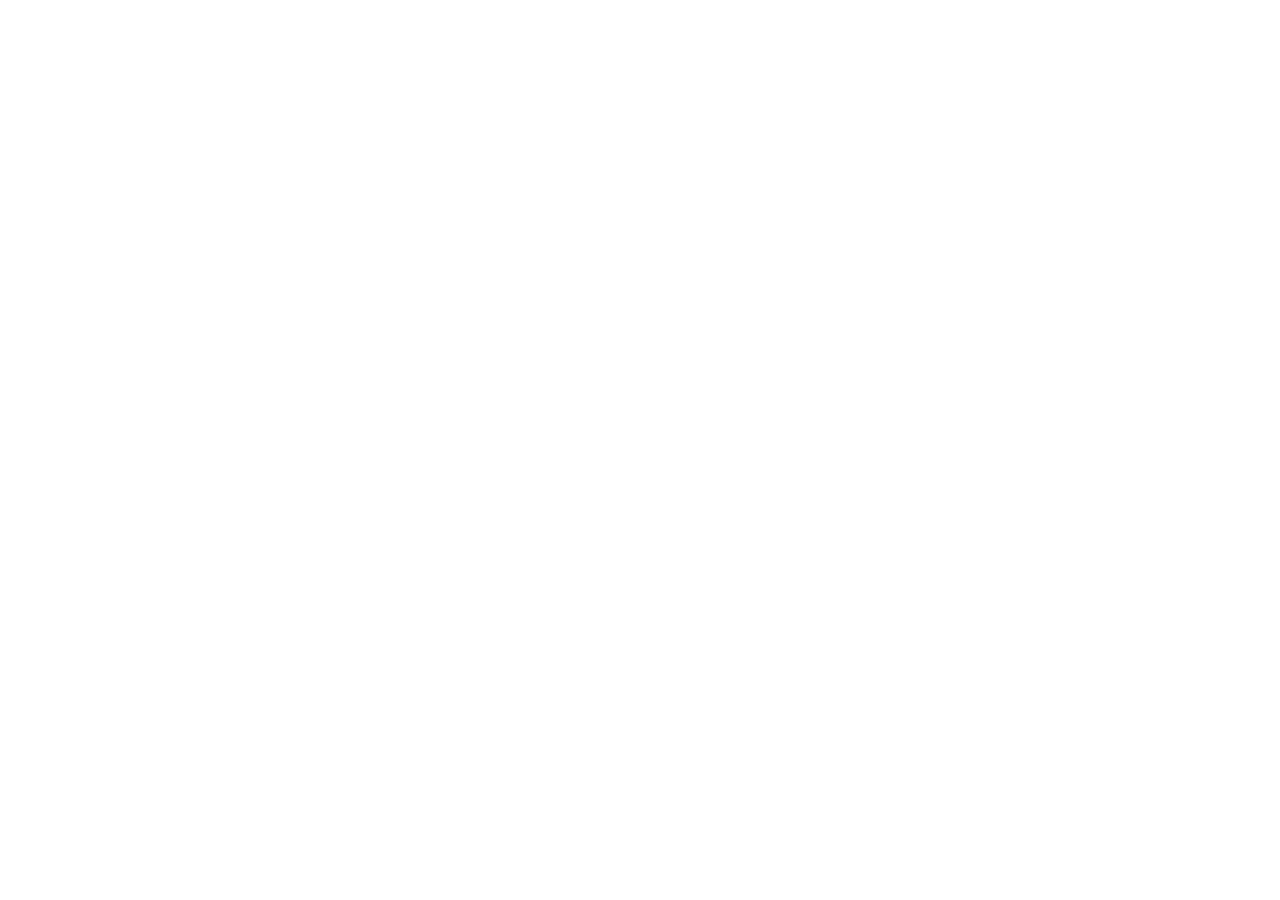
==== index.html @ feae32ae "incio del html" ====
<!DOCTYPE html>
<html lang="es">
<head>
<meta charset="UTF-8">
<meta name="viewport" content="width=device-width, initial-scale=1.0">
<title>Autobots | Concesionario de Vehículos</title>
<link rel="stylesheet" href="styles.css">
</head>
<body>
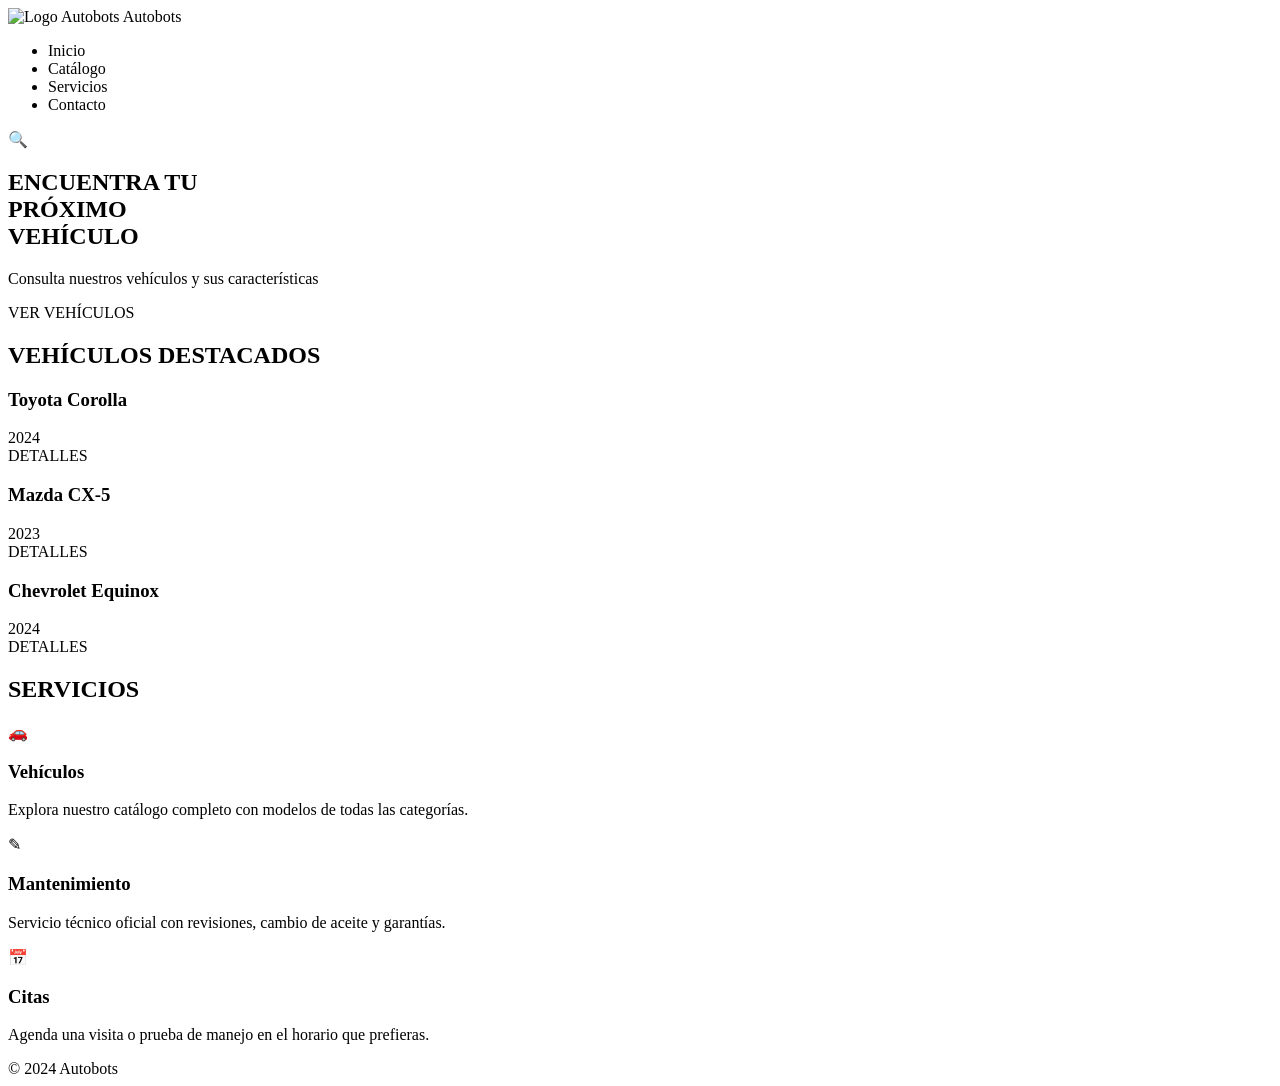
==== commit 5f72df21: "subimos primer avance de html juan y samuel" ====
--- a/index.html
+++ b/index.html
@@ -1,4 +1,3 @@
-<!DOCTYPE html>
 <html lang="es">
 <head>
 <meta charset="UTF-8">
@@ -7,3 +6,88 @@
 <link rel="stylesheet" href="styles.css">
 </head>
 <body>
+
+  <header>
+    <div class="logo">
+      <img class="logo-icon" src="https://d1yjjnpx0p53s8.cloudfront.net/styles/logo-thumbnail/s3/0024/6872/brand.gif?itok=slVaOlcK" alt="Logo Autobots">
+      Autobots
+    </div>
+    <nav>
+      <ul>
+        <li><a>Inicio</a></li>
+        <li><a>Catálogo</a></li>
+        <li><a>Servicios</a></li>
+        <li><a>Contacto</a></li>
+      </ul>
+    </nav>
+    <div class="header-right">
+      <span class="search-icon">&#128269;</span>
+    </div>
+  </header>
+
+  <section class="hero">
+    <div class="hero-text">
+      <h1>ENCUENTRA TU<br><span>PRÓXIMO</span><br>VEHÍCULO</h1>
+      <p>Consulta nuestros vehículos y sus características</p>
+      <a class="btn">VER VEHÍCULOS</a>
+    </div>
+    <div class="hero-img"></div>
+  </section>
+
+  <section class="destacados">
+    <h2>VEHÍCULOS DESTACADOS</h2>
+    <div class="cards">
+      <div class="card">
+        <div class="card-img"></div>
+        <div class="card-body">
+          <h3>Toyota Corolla</h3>
+          <div class="year">2024</div>
+          <a class="btn">DETALLES</a>
+        </div>
+      </div>
+      <div class="card">
+        <div class="card-img"></div>
+        <div class="card-body">
+          <h3>Mazda CX-5</h3>
+          <div class="year">2023</div>
+          <a class="btn">DETALLES</a>
+        </div>
+      </div>
+      <div class="card">
+        <div class="card-img"></div>
+        <div class="card-body">
+          <h3>Chevrolet Equinox</h3>
+          <div class="year">2024</div>
+          <a class="btn">DETALLES</a>
+        </div>
+      </div>
+    </div>
+  </section>
+
+  <section class="servicios">
+    <h2>SERVICIOS</h2>
+    <div class="serv-grid">
+      <div class="serv-card activo">
+        <div class="serv-icon">&#128663;</div>
+        <h3>Vehículos</h3>
+        <p>Explora nuestro catálogo completo con modelos de todas las categorías.</p>
+      </div>
+      <div class="serv-card">
+        <div class="serv-icon">&#9998;</div>
+        <h3>Mantenimiento</h3>
+        <p>Servicio técnico oficial con revisiones, cambio de aceite y garantías.</p>
+      </div>
+      <div class="serv-card">
+        <div class="serv-icon">&#128197;</div>
+        <h3>Citas</h3>
+        <p>Agenda una visita o prueba de manejo en el horario que prefieras.</p>
+      </div>
+    </div>
+  </section>
+
+  <footer>
+    &copy; 2024 Autobots
+  </footer>
+
+</body>
+</html>
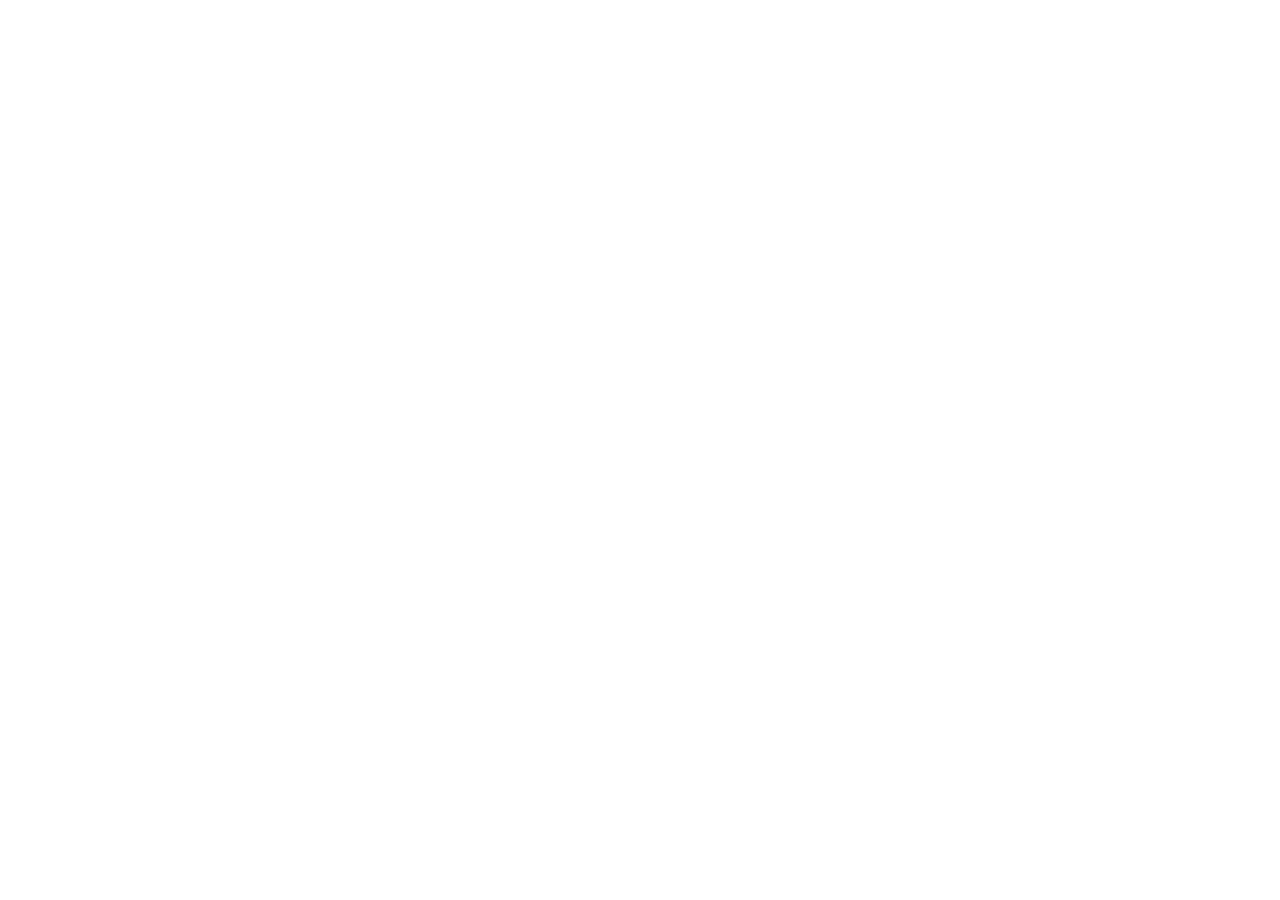
==== commit 324713c7: "modificando el index" ====
--- a/index.html
+++ b/index.html
@@ -1,3 +1,4 @@
+<!DOCTYPE html>
 <html lang="es">
 <head>
 <meta charset="UTF-8">
@@ -5,89 +6,4 @@
 <title>Autobots | Concesionario de Vehículos</title>
 <link rel="stylesheet" href="styles.css">
 </head>
-<body>
 
-  <header>
-    <div class="logo">
-      <img class="logo-icon" src="https://d1yjjnpx0p53s8.cloudfront.net/styles/logo-thumbnail/s3/0024/6872/brand.gif?itok=slVaOlcK" alt="Logo Autobots">
-      Autobots
-    </div>
-    <nav>
-      <ul>
-        <li><a>Inicio</a></li>
-        <li><a>Catálogo</a></li>
-        <li><a>Servicios</a></li>
-        <li><a>Contacto</a></li>
-      </ul>
-    </nav>
-    <div class="header-right">
-      <span class="search-icon">&#128269;</span>
-    </div>
-  </header>
-
-  <section class="hero">
-    <div class="hero-text">
-      <h1>ENCUENTRA TU<br><span>PRÓXIMO</span><br>VEHÍCULO</h1>
-      <p>Consulta nuestros vehículos y sus características</p>
-      <a class="btn">VER VEHÍCULOS</a>
-    </div>
-    <div class="hero-img"></div>
-  </section>
-
-  <section class="destacados">
-    <h2>VEHÍCULOS DESTACADOS</h2>
-    <div class="cards">
-      <div class="card">
-        <div class="card-img"></div>
-        <div class="card-body">
-          <h3>Toyota Corolla</h3>
-          <div class="year">2024</div>
-          <a class="btn">DETALLES</a>
-        </div>
-      </div>
-      <div class="card">
-        <div class="card-img"></div>
-        <div class="card-body">
-          <h3>Mazda CX-5</h3>
-          <div class="year">2023</div>
-          <a class="btn">DETALLES</a>
-        </div>
-      </div>
-      <div class="card">
-        <div class="card-img"></div>
-        <div class="card-body">
-          <h3>Chevrolet Equinox</h3>
-          <div class="year">2024</div>
-          <a class="btn">DETALLES</a>
-        </div>
-      </div>
-    </div>
-  </section>
-
-  <section class="servicios">
-    <h2>SERVICIOS</h2>
-    <div class="serv-grid">
-      <div class="serv-card activo">
-        <div class="serv-icon">&#128663;</div>
-        <h3>Vehículos</h3>
-        <p>Explora nuestro catálogo completo con modelos de todas las categorías.</p>
-      </div>
-      <div class="serv-card">
-        <div class="serv-icon">&#9998;</div>
-        <h3>Mantenimiento</h3>
-        <p>Servicio técnico oficial con revisiones, cambio de aceite y garantías.</p>
-      </div>
-      <div class="serv-card">
-        <div class="serv-icon">&#128197;</div>
-        <h3>Citas</h3>
-        <p>Agenda una visita o prueba de manejo en el horario que prefieras.</p>
-      </div>
-    </div>
-  </section>
-
-  <footer>
-    &copy; 2024 Autobots
-  </footer>
-
-</body>
-</html>
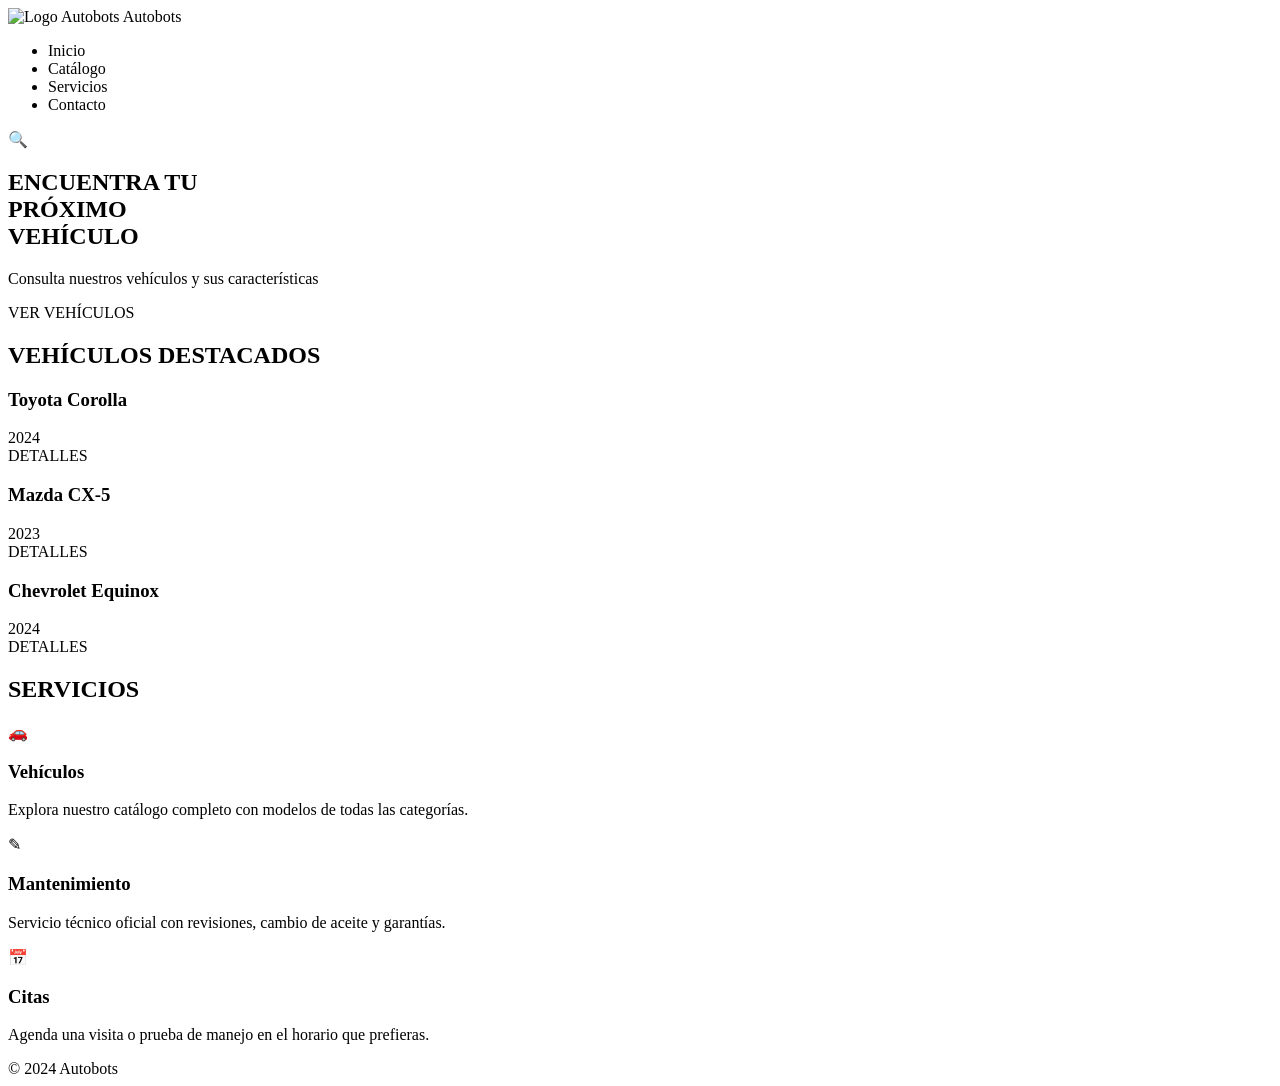
==== commit f4a67373: "subimos correcion de html juan y samuel" ====
--- a/index.html
+++ b/index.html
@@ -1,4 +1,4 @@
-<!DOCTYPE html>
+
 <html lang="es">
 <head>
 <meta charset="UTF-8">
@@ -6,4 +6,89 @@
 <title>Autobots | Concesionario de Vehículos</title>
 <link rel="stylesheet" href="styles.css">
 </head>
+<body>
 
+  <header>
+    <div class="logo">
+      <img class="logo-icon" src="https://d1yjjnpx0p53s8.cloudfront.net/styles/logo-thumbnail/s3/0024/6872/brand.gif?itok=slVaOlcK" alt="Logo Autobots">
+      Autobots
+    </div>
+    <nav>
+      <ul>
+        <li><a>Inicio</a></li>
+        <li><a>Catálogo</a></li>
+        <li><a>Servicios</a></li>
+        <li><a>Contacto</a></li>
+      </ul>
+    </nav>
+    <div class="header-right">
+      <span class="search-icon">&#128269;</span>
+    </div>
+  </header>
+
+  <section class="hero">
+    <div class="hero-text">
+      <h1>ENCUENTRA TU<br><span>PRÓXIMO</span><br>VEHÍCULO</h1>
+      <p>Consulta nuestros vehículos y sus características</p>
+      <a class="btn">VER VEHÍCULOS</a>
+    </div>
+    <div class="hero-img"></div>
+  </section>
+
+  <section class="destacados">
+    <h2>VEHÍCULOS DESTACADOS</h2>
+    <div class="cards">
+      <div class="card">
+        <div class="card-img"></div>
+        <div class="card-body">
+          <h3>Toyota Corolla</h3>
+          <div class="year">2024</div>
+          <a class="btn">DETALLES</a>
+        </div>
+      </div>
+      <div class="card">
+        <div class="card-img"></div>
+        <div class="card-body">
+          <h3>Mazda CX-5</h3>
+          <div class="year">2023</div>
+          <a class="btn">DETALLES</a>
+        </div>
+      </div>
+      <div class="card">
+        <div class="card-img"></div>
+        <div class="card-body">
+          <h3>Chevrolet Equinox</h3>
+          <div class="year">2024</div>
+          <a class="btn">DETALLES</a>
+        </div>
+      </div>
+    </div>
+  </section>
+
+  <section class="servicios">
+    <h2>SERVICIOS</h2>
+    <div class="serv-grid">
+      <div class="serv-card activo">
+        <div class="serv-icon">&#128663;</div>
+        <h3>Vehículos</h3>
+        <p>Explora nuestro catálogo completo con modelos de todas las categorías.</p>
+      </div>
+      <div class="serv-card">
+        <div class="serv-icon">&#9998;</div>
+        <h3>Mantenimiento</h3>
+        <p>Servicio técnico oficial con revisiones, cambio de aceite y garantías.</p>
+      </div>
+      <div class="serv-card">
+        <div class="serv-icon">&#128197;</div>
+        <h3>Citas</h3>
+        <p>Agenda una visita o prueba de manejo en el horario que prefieras.</p>
+      </div>
+    </div>
+  </section>
+
+  <footer>
+    &copy; 2024 Autobots
+  </footer>
+
+</body>
+</html>
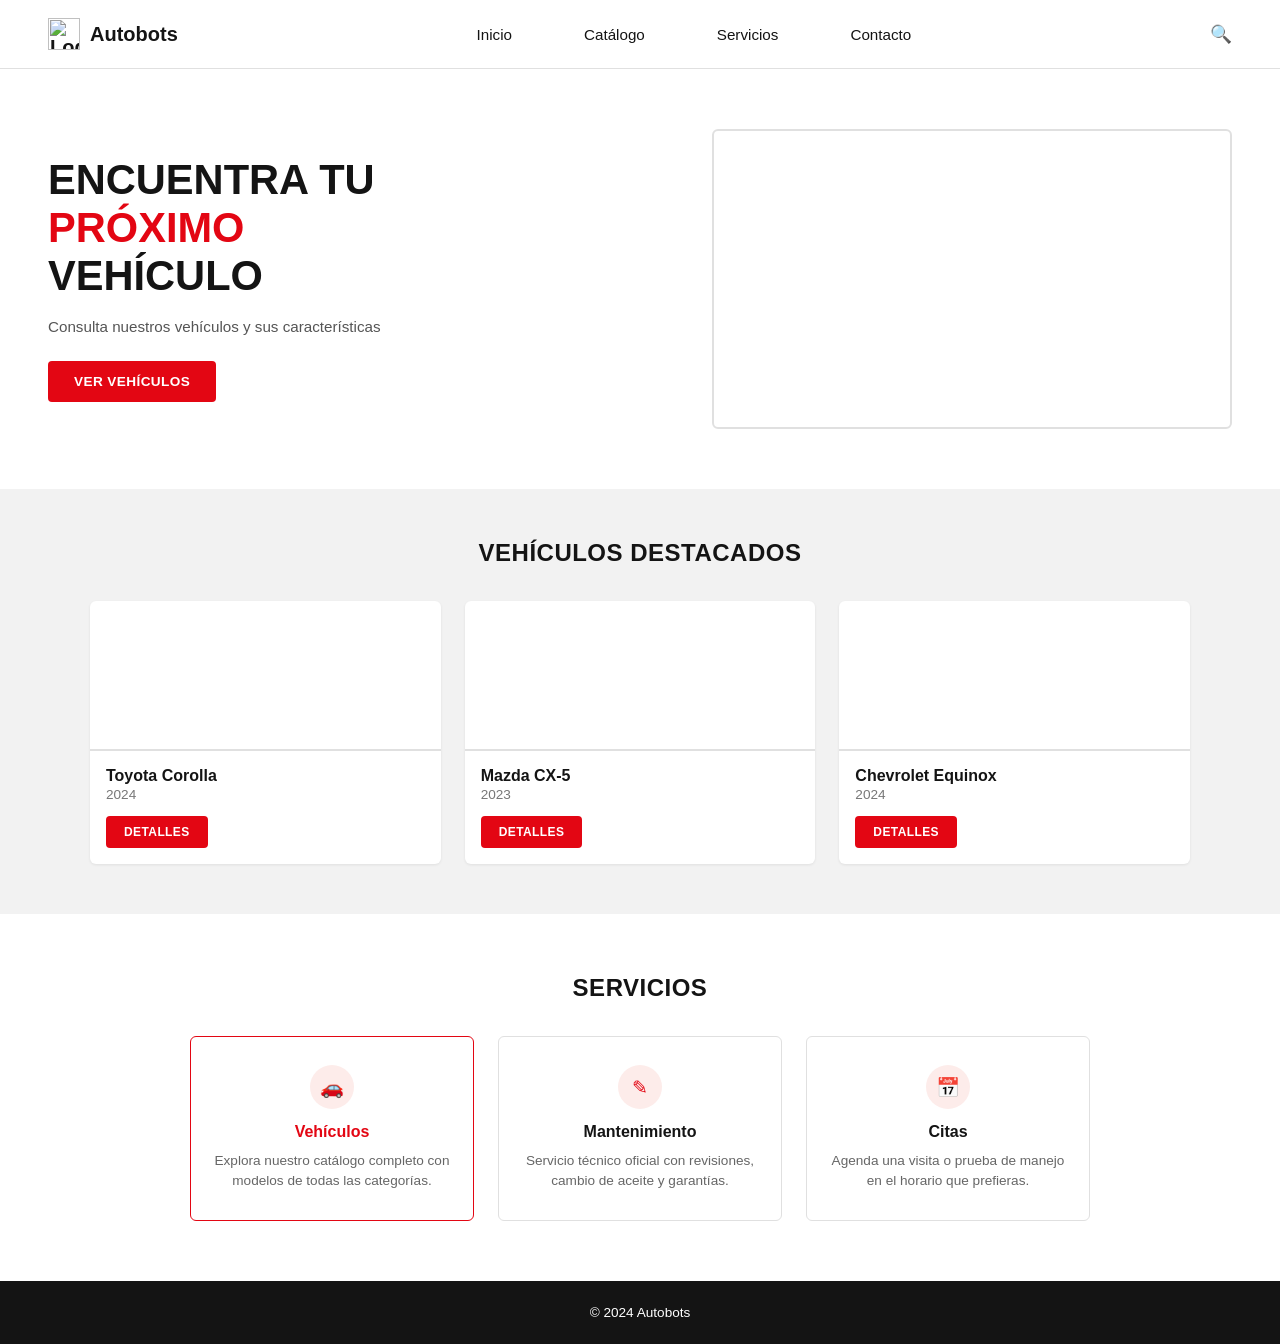
==== commit ec5125d0: "correccion definita de logo html" ====
--- a/index.html
+++ b/index.html
@@ -10,7 +10,7 @@
 
   <header>
     <div class="logo">
-      <img class="logo-icon" src="https://d1yjjnpx0p53s8.cloudfront.net/styles/logo-thumbnail/s3/0024/6872/brand.gif?itok=slVaOlcK" alt="Logo Autobots">
+      <img class="logo-icon" src="img/imagenes.png" alt="Logo Autobots">
       Autobots
     </div>
     <nav>
--- a/styles.css
+++ b/styles.css
@@ -0,0 +1,201 @@
+:root{
+    --rojo:#e30613;
+    --rojo-oscuro:#b7050f;
+    --negro:#141414;
+    --gris-claro:#f2f2f2;
+    --gris-borde:#e0e0e0;
+    --blanco:#ffffff;
+  }
+  *{ box-sizing:border-box; margin:0; padding:0; }
+  body{
+    font-family: 'Segoe UI', Arial, sans-serif;
+    color: var(--negro);
+    background: var(--blanco);
+  }
+  img{ max-width:100%; display:block; }
+
+
+  header{
+    display:flex;
+    align-items:center;
+    justify-content:space-between;
+    padding: 18px 48px;
+    border-bottom: 1px solid var(--gris-borde);
+  }
+  .logo{
+    display:flex;
+    align-items:center;
+    gap:10px;
+    font-weight:700;
+    font-size:1.25rem;
+  }
+  .logo-icon{
+    height:32px;
+    width:auto;
+    display:block;
+  }
+  nav ul{
+    list-style:none;
+    display:flex;
+    gap:36px;
+  }
+  nav ul li{ display:inline-block; margin-right:36px; }
+  nav ul li:last-child{ margin-right:0; }
+  nav a{
+    text-decoration:none;
+    color: var(--negro);
+    font-size:0.95rem;
+  }
+  .header-right{
+    display:flex;
+    align-items:center;
+    gap:28px;
+  }
+  .search-icon{
+    font-size:1.1rem;
+    cursor:default;
+  }
+
+  
+  .hero{
+    display:flex;
+    align-items:center;
+    justify-content:space-between;
+    gap:40px;
+    padding: 60px 48px;
+  }
+  .hero-text{ max-width:480px; }
+  .hero-text h1{
+    font-size:2.6rem;
+    line-height:1.15;
+    font-weight:800;
+    margin-bottom:18px;
+  }
+  .hero-text h1 span{ color: var(--rojo); }
+  .hero-text p{
+    color:#555;
+    margin-bottom:26px;
+    font-size:0.95rem;
+  }
+  .btn{
+    display:inline-block;
+    background: var(--rojo);
+    color:#fff;
+    border:none;
+    padding:13px 26px;
+    font-size:0.85rem;
+    font-weight:700;
+    letter-spacing:0.4px;
+    border-radius:4px;
+    text-decoration:none;
+    cursor:default;
+  }
+  .hero-img{
+    flex:1;
+    max-width:520px;
+    height:300px;
+    border-radius:6px;
+    border: 2px solid var(--gris-borde);
+  }
+
+ 
+  .destacados{
+    background: var(--gris-claro);
+    padding: 50px 48px;
+    text-align:center;
+  }
+  .destacados h2{
+    font-size:1.5rem;
+    letter-spacing:0.5px;
+    margin-bottom:34px;
+  }
+  .cards{
+    display:flex;
+    flex-wrap:wrap;
+    gap:24px;
+    max-width:1100px;
+    margin:0 auto;
+  }
+  .cards .card{ flex:1 1 300px; }
+  .card{
+    background:#fff;
+    border-radius:6px;
+    overflow:hidden;
+    text-align:left;
+    box-shadow: 0 1px 3px rgba(0,0,0,0.08);
+  }
+  .card-img{
+    height:150px;
+    border-bottom: 2px solid var(--gris-borde);
+  }
+  .card-body{ padding:16px; }
+  .card-body h3{ font-size:1rem; margin-bottom:2px; }
+  .card-body .year{ color:#777; font-size:0.85rem; margin-bottom:14px; }
+  .card-body .btn{ padding:9px 18px; font-size:0.75rem; }
+
+
+  .servicios{
+    padding: 60px 48px;
+    text-align:center;
+  }
+  .servicios h2{
+    font-size:1.5rem;
+    letter-spacing:0.5px;
+    margin-bottom:34px;
+  }
+  .serv-grid{
+    display:flex;
+    flex-wrap:wrap;
+    gap:24px;
+    max-width:900px;
+    margin:0 auto;
+  }
+  .serv-grid .serv-card{ flex:1 1 240px; }
+  .serv-card{
+    border: 1px solid var(--gris-borde);
+    border-radius:6px;
+    padding:28px 20px;
+  }
+  .serv-card.activo{ border-color: var(--rojo); }
+  .serv-icon{
+    width:44px;
+    height:44px;
+    margin:0 auto 14px;
+    border-radius:50%;
+    background: #fdecea;
+    color: var(--rojo);
+    display:flex;
+    align-items:center;
+    justify-content:center;
+    font-size:1.2rem;
+  }
+  .serv-card h3{
+    font-size:1rem;
+    margin-bottom:10px;
+    color: var(--rojo);
+  }
+  .serv-card.activo h3{ color: var(--rojo); }
+  .serv-card:not(.activo) h3{ color: var(--negro); }
+  .serv-card p{
+    font-size:0.85rem;
+    color:#666;
+    line-height:1.5;
+  }
+
+ 
+  footer{
+    background: var(--negro);
+    color:#fff;
+    text-align:center;
+    padding:24px;
+    font-size:0.85rem;
+  }
+
+  @media (max-width: 800px){
+    header{ padding:16px 20px; flex-wrap:wrap; gap:14px; }
+    nav ul{ gap:18px; }
+    .hero{ flex-direction:column; padding:40px 20px; }
+    .hero-text{ max-width:100%; }
+    .cards, .serv-grid{ grid-template-columns: 1fr; }
+    .destacados, .servicios{ padding:40px 20px; }
+  }
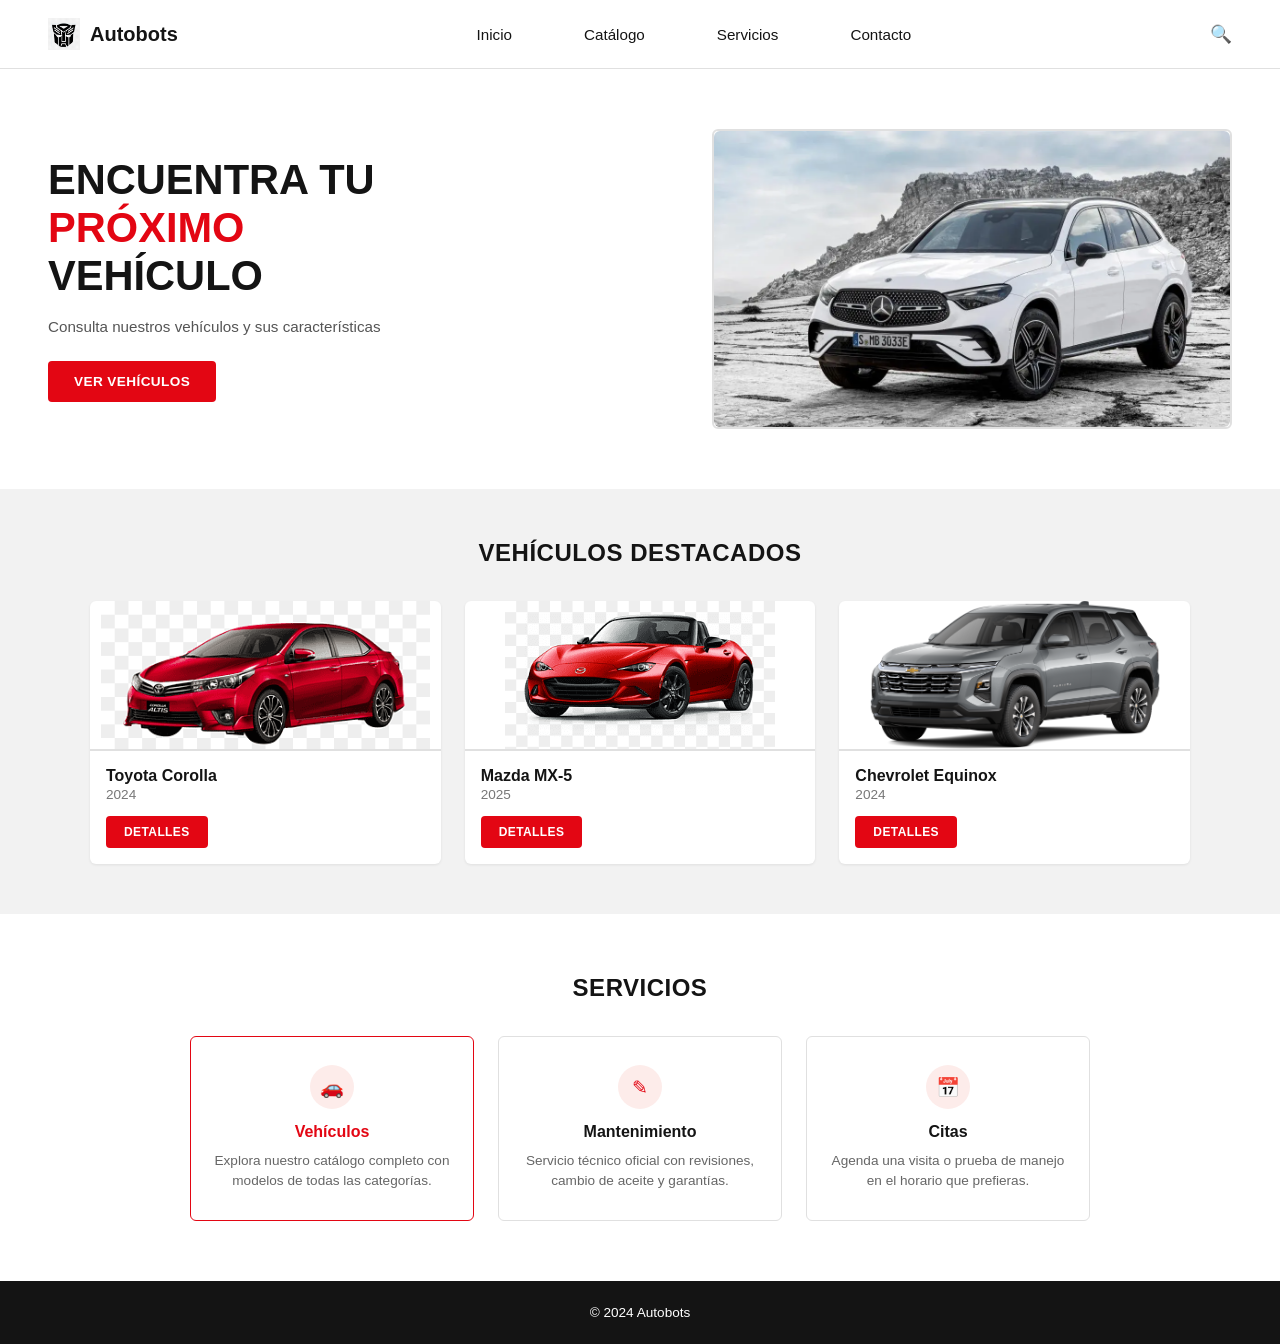
==== commit 011bdd25: "Corrigo imágenes y actualizo index y styles" ====
--- a/index.html
+++ b/index.html
@@ -10,7 +10,7 @@
 
   <header>
     <div class="logo">
-      <img class="logo-icon" src="img/imagenes.png" alt="Logo Autobots">
+      <img class="logo-icon" src="img/logo.png" alt="Logo Autobots">
       Autobots
     </div>
     <nav>
@@ -32,14 +32,18 @@
       <p>Consulta nuestros vehículos y sus características</p>
       <a class="btn">VER VEHÍCULOS</a>
     </div>
-    <div class="hero-img"></div>
+        <div class="hero-img">
+      <img src="img/hero.jpg" alt="Vehículo destacado">
+    </div>
   </section>
 
-  <section class="destacados">
+    <section class="destacados">
     <h2>VEHÍCULOS DESTACADOS</h2>
     <div class="cards">
       <div class="card">
-        <div class="card-img"></div>
+        <div class="card-img">
+          <img src="img/corolla.png" alt="Toyota Corolla">
+        </div>
         <div class="card-body">
           <h3>Toyota Corolla</h3>
           <div class="year">2024</div>
@@ -47,15 +51,20 @@
         </div>
       </div>
       <div class="card">
-        <div class="card-img"></div>
+        <div class="card-img">
+          <img src="img/mazda.png" alt="Mazda MX-5">
+        </div>
         <div class="card-body">
-          <h3>Mazda CX-5</h3>
-          <div class="year">2023</div>
+          <h3>Mazda MX-5</h3>
+          <div class="year">2025</div>
           <a class="btn">DETALLES</a>
         </div>
       </div>
       <div class="card">
-        <div class="card-img"></div>
+        <div class="card-img">
+          
+          <img src="img/equinox.png" alt="Chevrolet Equinox">
+        </div>
         <div class="card-body">
           <h3>Chevrolet Equinox</h3>
           <div class="year">2024</div>
--- a/styles.css
+++ b/styles.css
@@ -199,3 +199,15 @@
     .cards, .serv-grid{ grid-template-columns: 1fr; }
     .destacados, .servicios{ padding:40px 20px; }
   }
+  .card-img img {
+  width: 100%;
+  height: 100%;
+  object-fit: contain;
+}
+.hero-img img {
+  width: 100%;
+  height: 100%;
+  object-fit: cover;
+  border-radius: inherit;
+  display: block;
+}
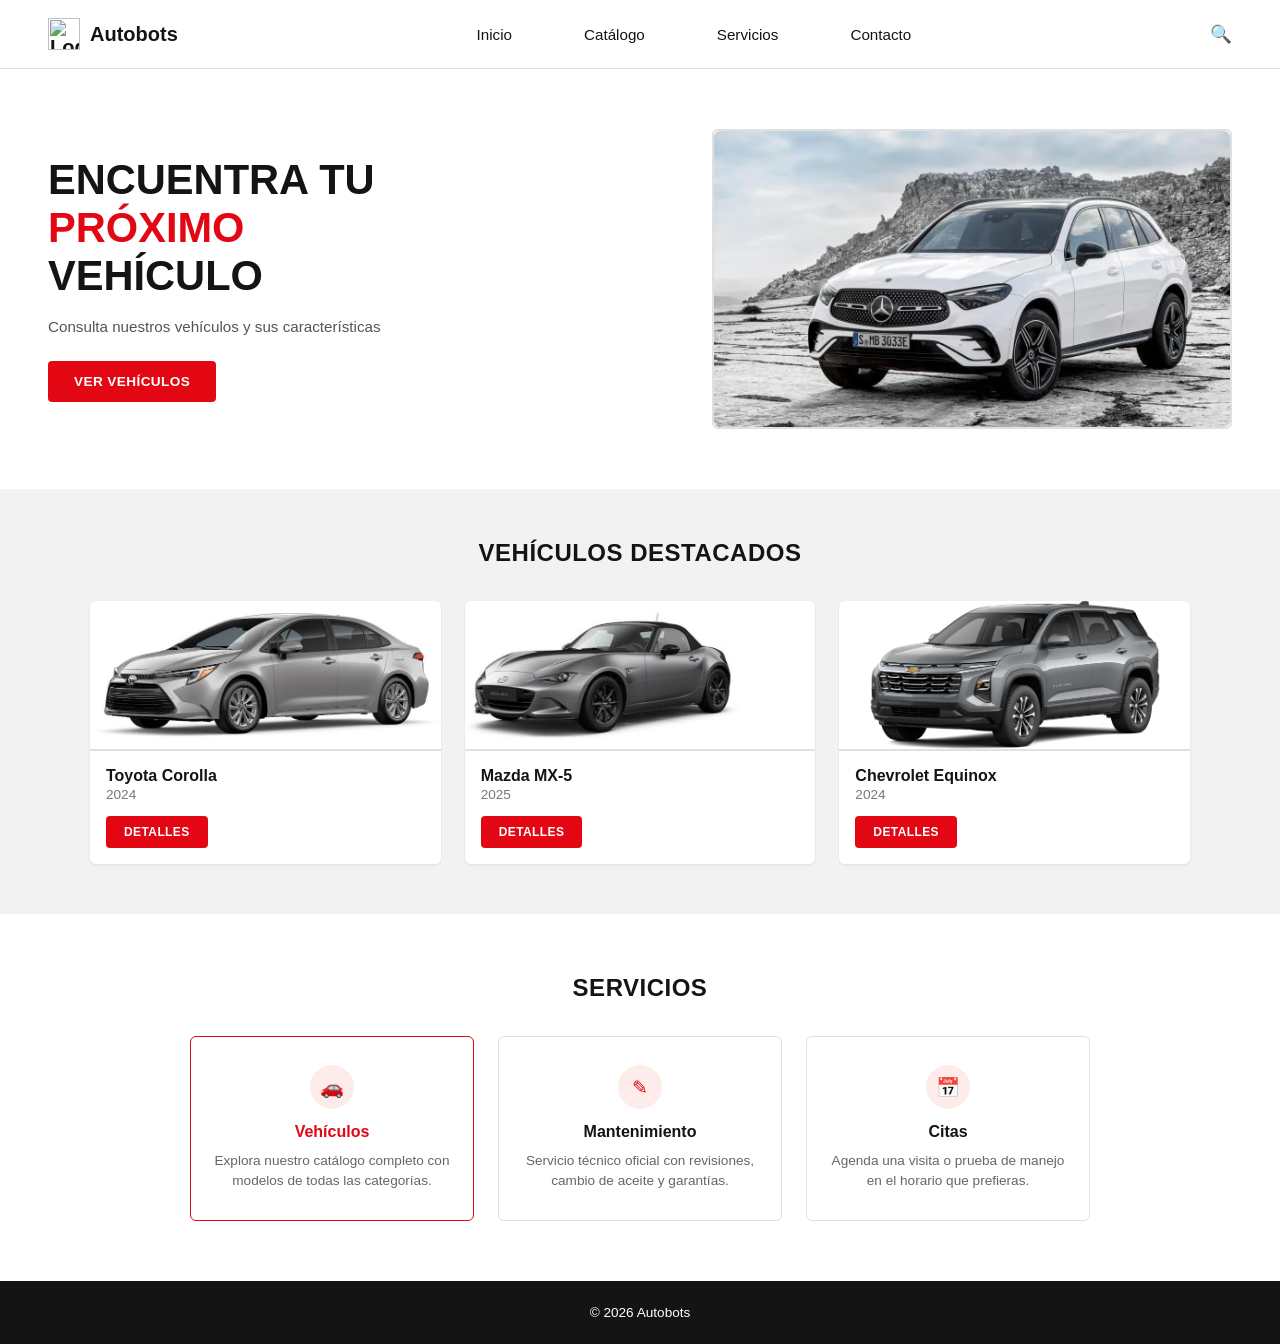
==== commit 3497f685: "arregle logo" ====
--- a/index.html
+++ b/index.html
@@ -96,7 +96,7 @@
   </section>
 
   <footer>
-    &copy; 2024 Autobots
+    &copy; 2026 Autobots
   </footer>
 
 </body>
